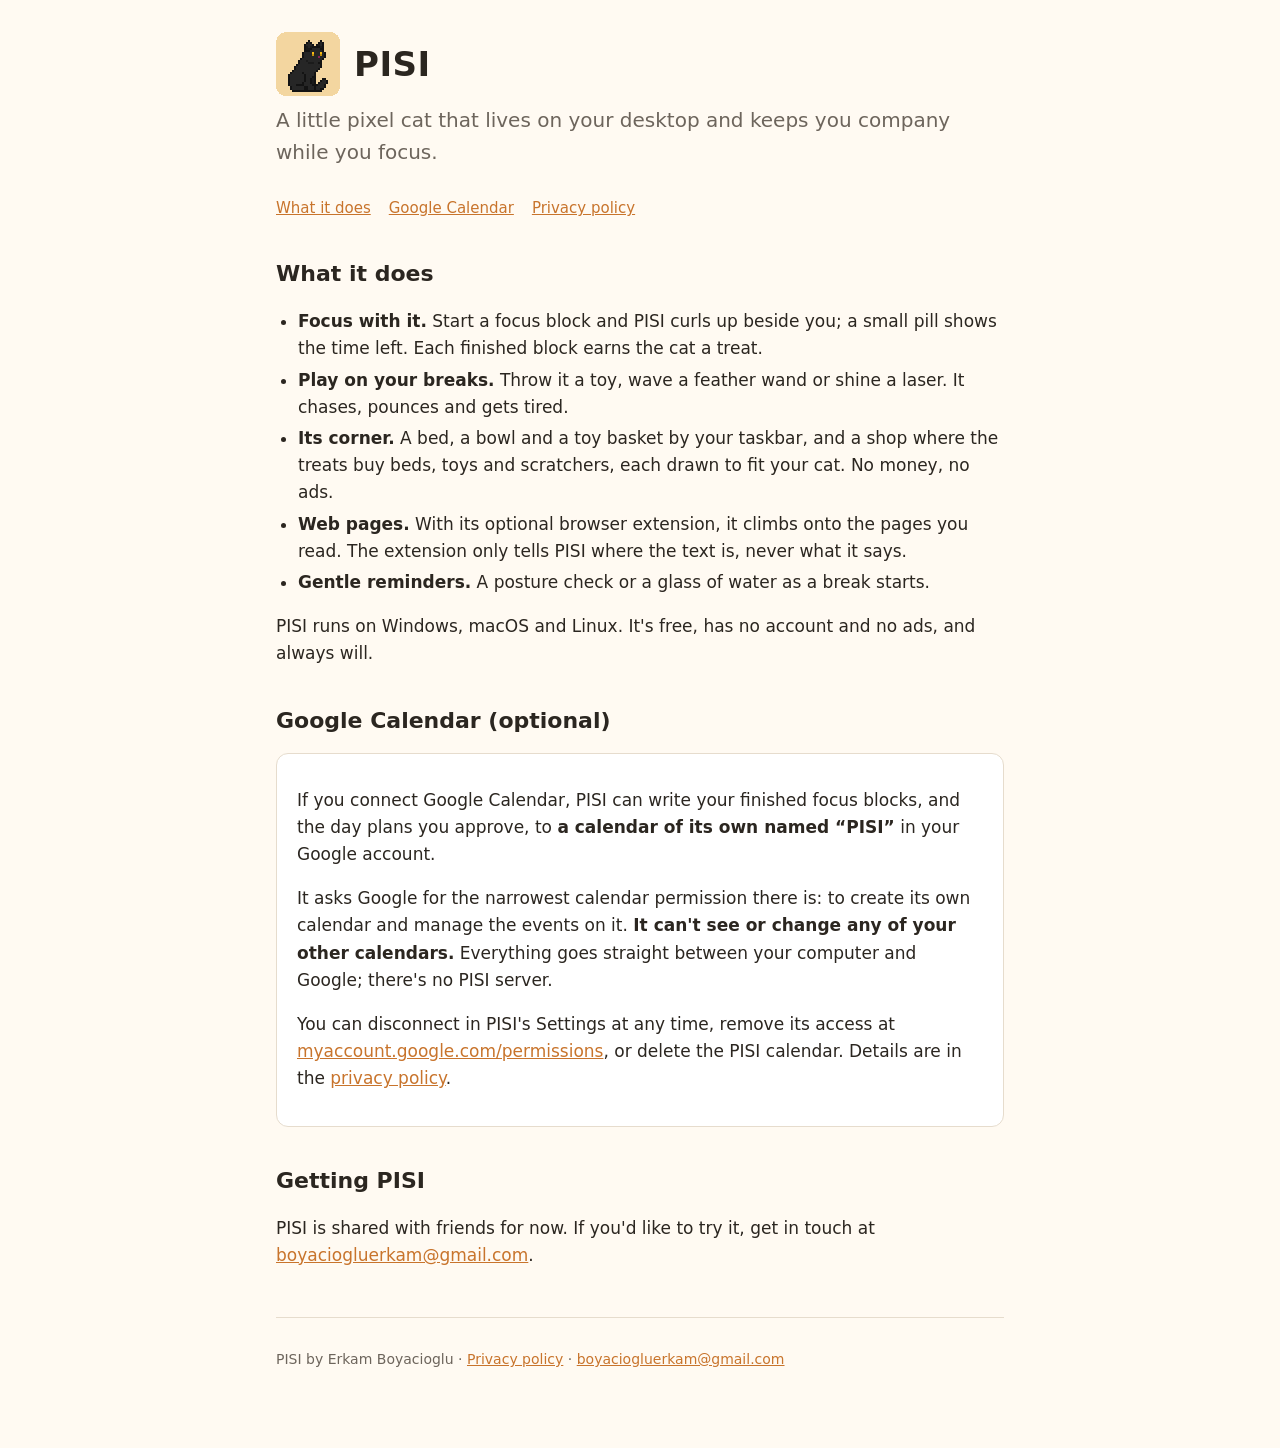
==== pisi/index.html @ dc0d1003 "Add PISI homepage and privacy policy" ====
<!doctype html>
<html lang="en">
<head>
  <meta charset="utf-8">
  <meta name="viewport" content="width=device-width, initial-scale=1">
  <title>PISI · a desktop cat</title>
  <meta name="description" content="PISI is a free pixel cat that lives on your desktop and keeps you company while you focus.">
  <link rel="icon" href="pisi.png">
  <link rel="stylesheet" href="style.css">
</head>
<body>
<main>
  <header class="top">
    <img src="pisi.png" alt="PISI, a black pixel-art cat, sitting">
    <h1>PISI</h1>
  </header>
  <p class="tagline">A little pixel cat that lives on your desktop and keeps you company while you focus.</p>
  <nav><a href="#what">What it does</a><a href="#calendar">Google Calendar</a><a href="privacy/">Privacy policy</a></nav>

  <h2 id="what">What it does</h2>
  <ul>
    <li><strong>Focus with it.</strong> Start a focus block and PISI curls up beside you; a small pill
      shows the time left. Each finished block earns the cat a treat.</li>
    <li><strong>Play on your breaks.</strong> Throw it a toy, wave a feather wand or shine a laser.
      It chases, pounces and gets tired.</li>
    <li><strong>Its corner.</strong> A bed, a bowl and a toy basket by your taskbar, and a shop where
      the treats buy beds, toys and scratchers, each drawn to fit your cat. No money, no ads.</li>
    <li><strong>Web pages.</strong> With its optional browser extension, it climbs onto the pages you
      read. The extension only tells PISI where the text is, never what it says.</li>
    <li><strong>Gentle reminders.</strong> A posture check or a glass of water as a break starts.</li>
  </ul>
  <p>PISI runs on Windows, macOS and Linux. It's free, has no account and no ads, and always will.</p>

  <h2 id="calendar">Google Calendar (optional)</h2>
  <div class="card">
    <p>If you connect Google Calendar, PISI can write your finished focus blocks, and the day plans
      you approve, to <strong>a calendar of its own named “PISI”</strong> in your Google account.</p>
    <p>It asks Google for the narrowest calendar permission there is: to create its own calendar and
      manage the events on it. <strong>It can't see or change any of your other calendars.</strong>
      Everything goes straight between your computer and Google; there's no PISI server.</p>
    <p>You can disconnect in PISI's Settings at any time, remove its access at
      <a href="https://myaccount.google.com/permissions">myaccount.google.com/permissions</a>,
      or delete the PISI calendar. Details are in the <a href="privacy/">privacy policy</a>.</p>
  </div>

  <h2>Getting PISI</h2>
  <p>PISI is shared with friends for now. If you'd like to try it, get in touch at
    <a href="mailto:boyaciogluerkam@gmail.com">boyaciogluerkam@gmail.com</a>.</p>

  <footer>
    <p>PISI by Erkam Boyacioglu · <a href="privacy/">Privacy policy</a> ·
      <a href="mailto:boyaciogluerkam@gmail.com">boyaciogluerkam@gmail.com</a></p>
  </footer>
</main>
</body>
</html>
---- pisi/style.css ----
:root { --bg: #fffaf2; --card: #ffffff; --ink: #2b2620; --quiet: #6d655c; --line: #e6dccd;
        --accent: #c8742c; --accent-soft: rgba(232, 148, 58, 0.14); }
@media (prefers-color-scheme: dark) {
  :root { --bg: #1f1b18; --card: #2a2420; --ink: #f1ebe2; --quiet: #b3a99c; --line: #3d362f;
          --accent: #e59a55; --accent-soft: rgba(229, 154, 85, 0.14); }
}
* { box-sizing: border-box; }
body { margin: 0; background: var(--bg); color: var(--ink);
       font: 17px/1.6 system-ui, -apple-system, "Segoe UI", sans-serif; }
main { max-width: 760px; margin: 0 auto; padding: 32px 16px 64px; }
header.top { display: flex; align-items: center; gap: 14px; margin-bottom: 8px; }
header.top img { width: 64px; height: 64px; image-rendering: pixelated; }
header.top h1 { margin: 0; font-size: 34px; letter-spacing: 0.5px; }
.tagline { font-size: 20px; color: var(--quiet); margin: 4px 0 28px; }
h2 { font-size: 22px; margin: 36px 0 8px; }
h3 { font-size: 18px; margin: 22px 0 4px; }
a { color: var(--accent); }
.card { background: var(--card); border: 1px solid var(--line); border-radius: 12px; padding: 16px 20px;
        margin: 14px 0; }
.note { background: var(--accent-soft); border-radius: 10px; padding: 12px 16px; }
ul { padding-left: 22px; }
li { margin: 4px 0; }
code { font-size: 15px; background: var(--accent-soft); padding: 1px 6px; border-radius: 5px;
       overflow-wrap: anywhere; }
nav { display: flex; gap: 18px; flex-wrap: wrap; font-size: 15px; margin-bottom: 18px; }
footer { margin-top: 48px; padding-top: 16px; border-top: 1px solid var(--line); color: var(--quiet);
         font-size: 14px; }
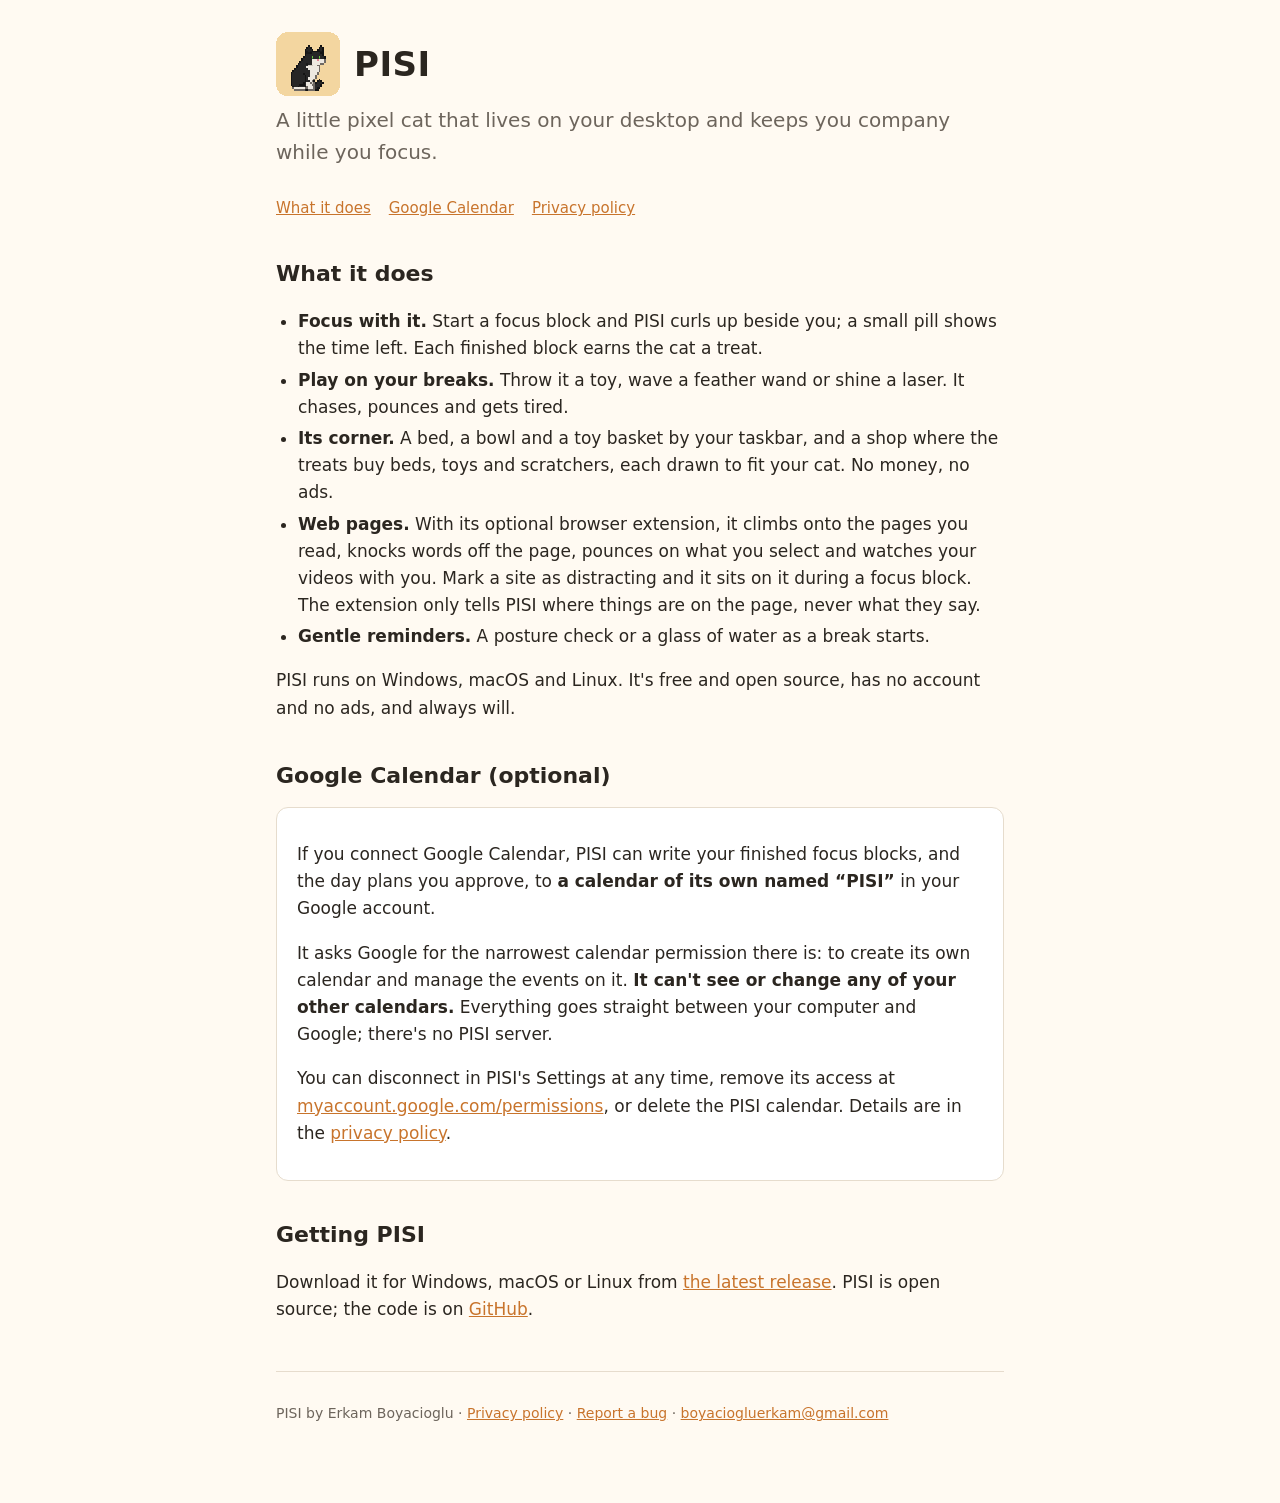
==== commit 65e91a58: "PISI 1.0: public release, download links, bug reports, extension privacy" ====
--- a/pisi/index.html
+++ b/pisi/index.html
@@ -11,7 +11,7 @@
 <body>
 <main>
   <header class="top">
-    <img src="pisi.png" alt="PISI, a black pixel-art cat, sitting">
+    <img src="pisi.png" alt="PISI, a tuxedo pixel-art cat, sitting">
     <h1>PISI</h1>
   </header>
   <p class="tagline">A little pixel cat that lives on your desktop and keeps you company while you focus.</p>
@@ -26,10 +26,12 @@
     <li><strong>Its corner.</strong> A bed, a bowl and a toy basket by your taskbar, and a shop where
       the treats buy beds, toys and scratchers, each drawn to fit your cat. No money, no ads.</li>
     <li><strong>Web pages.</strong> With its optional browser extension, it climbs onto the pages you
-      read. The extension only tells PISI where the text is, never what it says.</li>
+      read, knocks words off the page, pounces on what you select and watches your videos with
+      you. Mark a site as distracting and it sits on it during a focus block. The extension only
+      tells PISI where things are on the page, never what they say.</li>
     <li><strong>Gentle reminders.</strong> A posture check or a glass of water as a break starts.</li>
   </ul>
-  <p>PISI runs on Windows, macOS and Linux. It's free, has no account and no ads, and always will.</p>
+  <p>PISI runs on Windows, macOS and Linux. It's free and open source, has no account and no ads, and always will.</p>
 
   <h2 id="calendar">Google Calendar (optional)</h2>
   <div class="card">
@@ -44,11 +46,13 @@
   </div>
 
   <h2>Getting PISI</h2>
-  <p>PISI is shared with friends for now. If you'd like to try it, get in touch at
-    <a href="mailto:boyaciogluerkam@gmail.com">boyaciogluerkam@gmail.com</a>.</p>
+  <p>Download it for Windows, macOS or Linux from
+    <a href="https://github.com/erkambo/pisi/releases/latest">the latest release</a>.
+    PISI is open source; the code is on <a href="https://github.com/erkambo/pisi">GitHub</a>.</p>
 
   <footer>
     <p>PISI by Erkam Boyacioglu · <a href="privacy/">Privacy policy</a> ·
+      <a href="https://github.com/erkambo/pisi/issues/new/choose">Report a bug</a> ·
       <a href="mailto:boyaciogluerkam@gmail.com">boyaciogluerkam@gmail.com</a></p>
   </footer>
 </main>
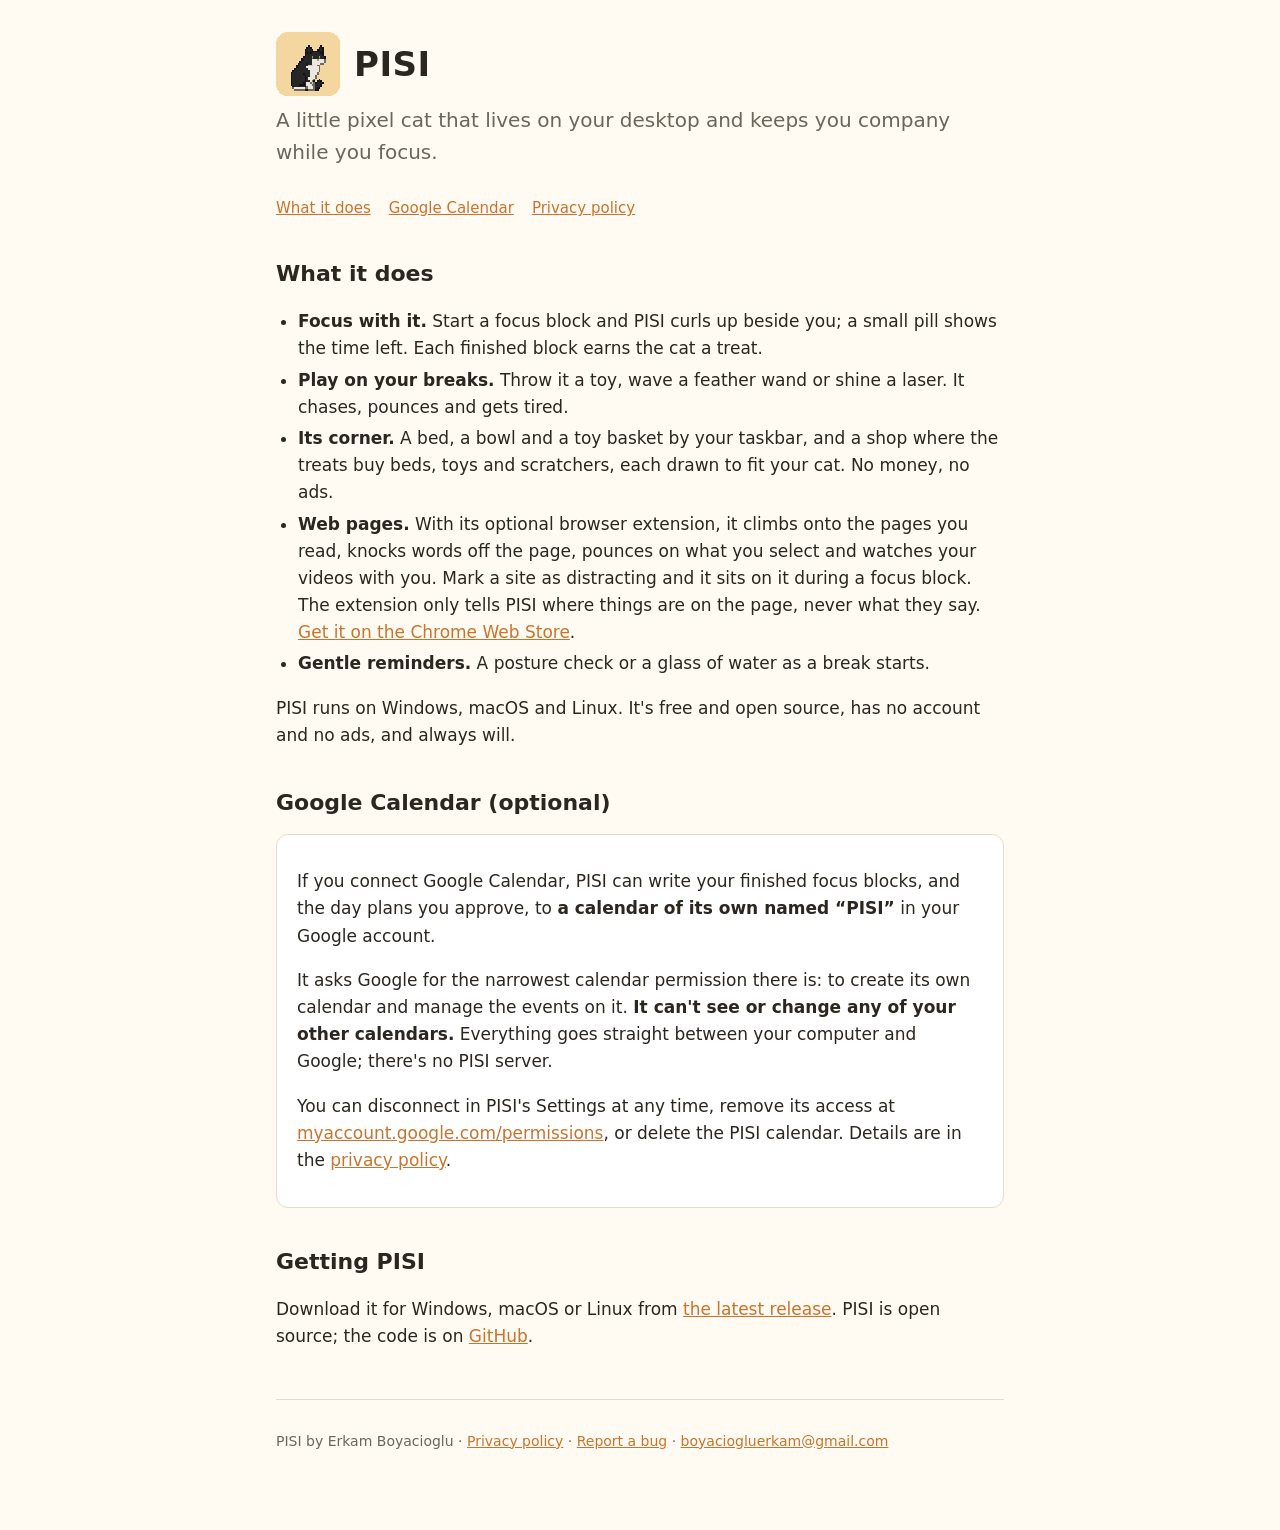
==== commit fee199b7: "PISI: link the Chrome Web Store" ====
--- a/pisi/index.html
+++ b/pisi/index.html
@@ -28,7 +28,8 @@
     <li><strong>Web pages.</strong> With its optional browser extension, it climbs onto the pages you
       read, knocks words off the page, pounces on what you select and watches your videos with
       you. Mark a site as distracting and it sits on it during a focus block. The extension only
-      tells PISI where things are on the page, never what they say.</li>
+      tells PISI where things are on the page, never what they say.
+      <a href="https://chromewebstore.google.com/detail/pisi-desktop-pet/aghakdlloghojgociilficjhadgilnlh">Get it on the Chrome Web Store</a>.</li>
     <li><strong>Gentle reminders.</strong> A posture check or a glass of water as a break starts.</li>
   </ul>
   <p>PISI runs on Windows, macOS and Linux. It's free and open source, has no account and no ads, and always will.</p>
